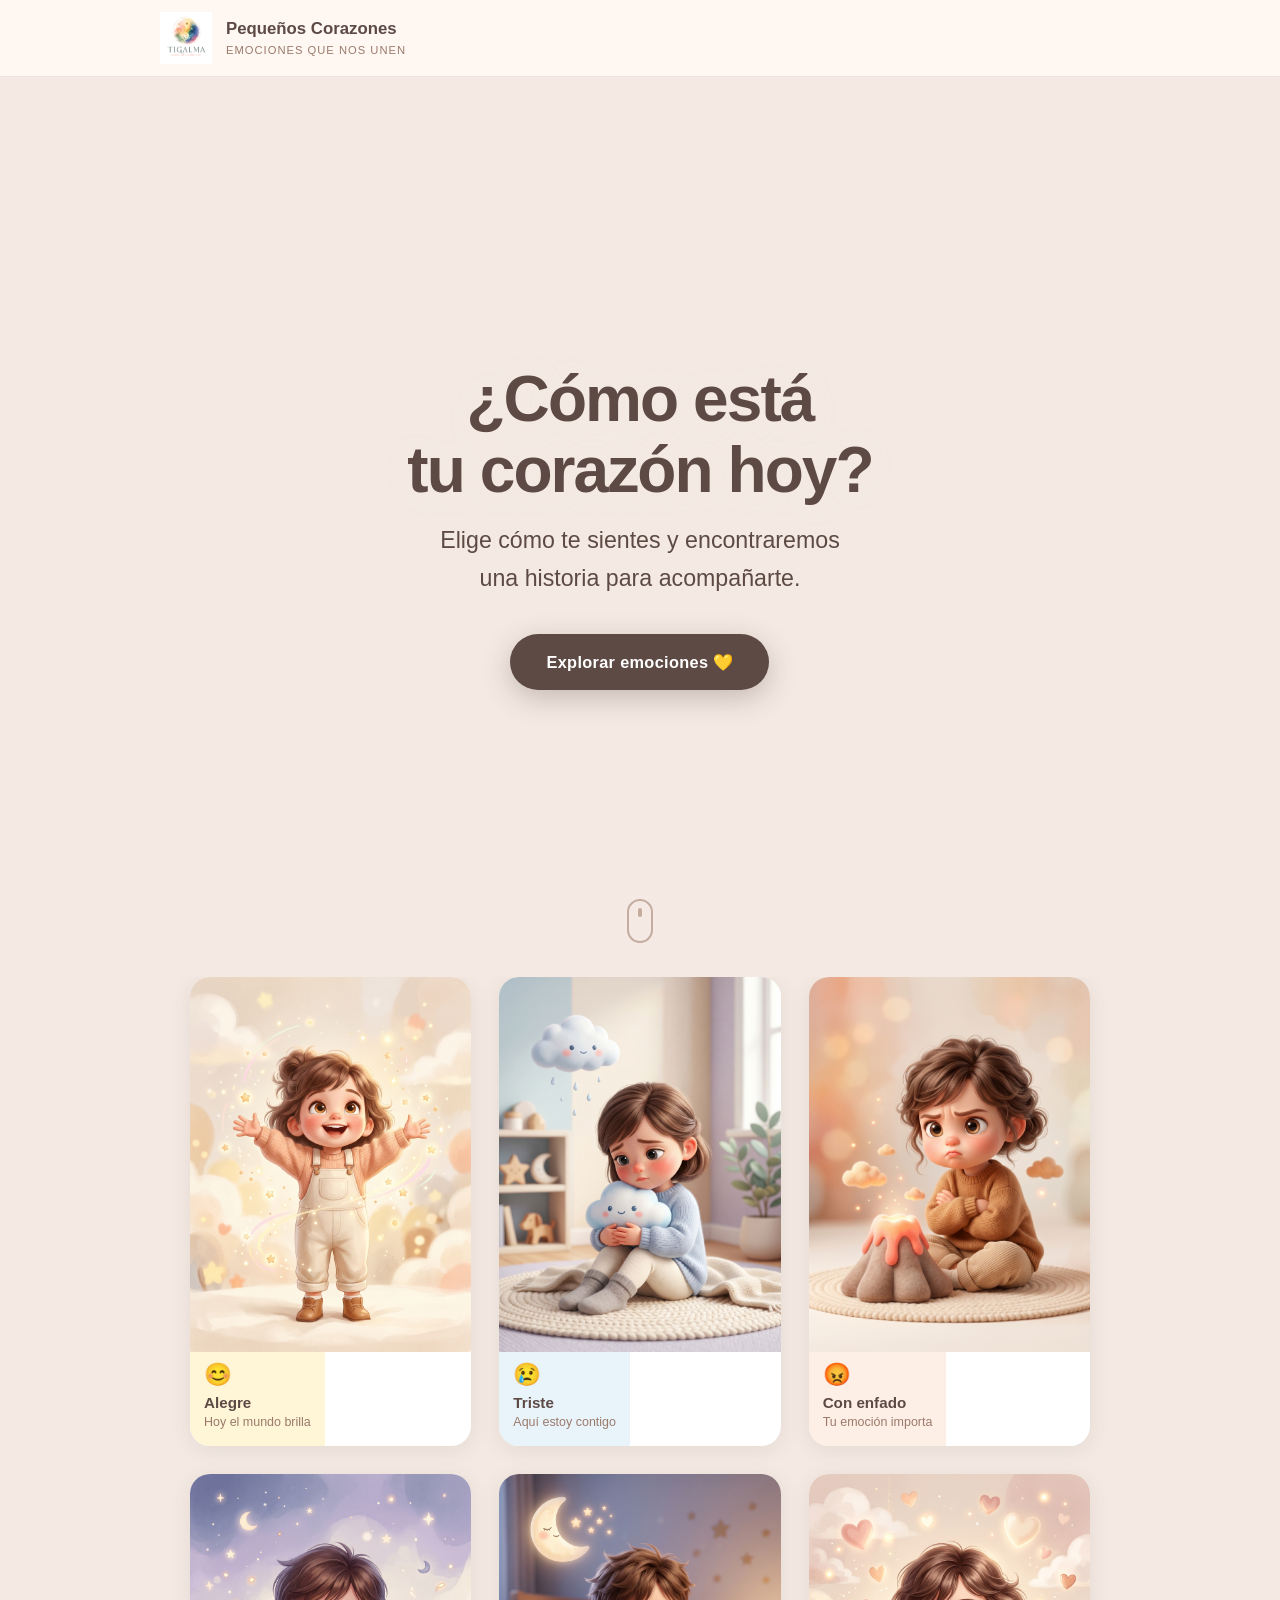
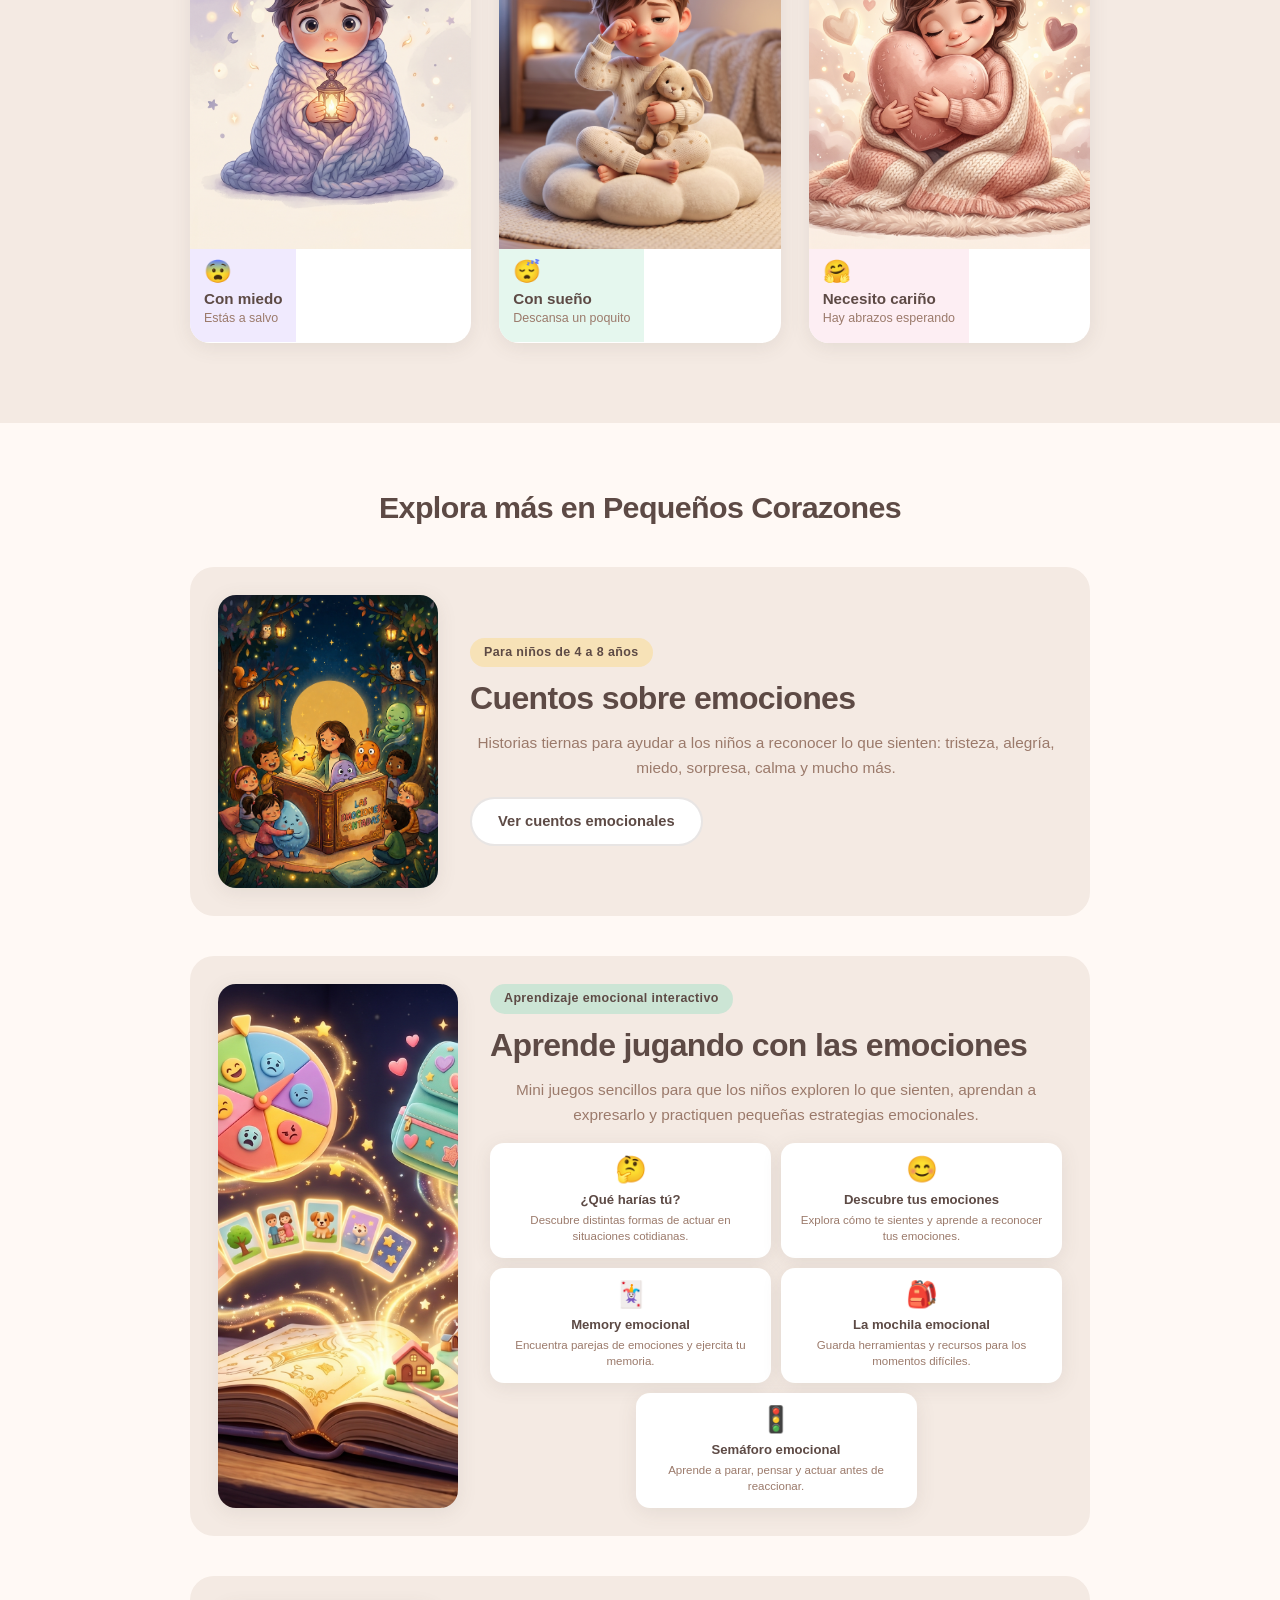
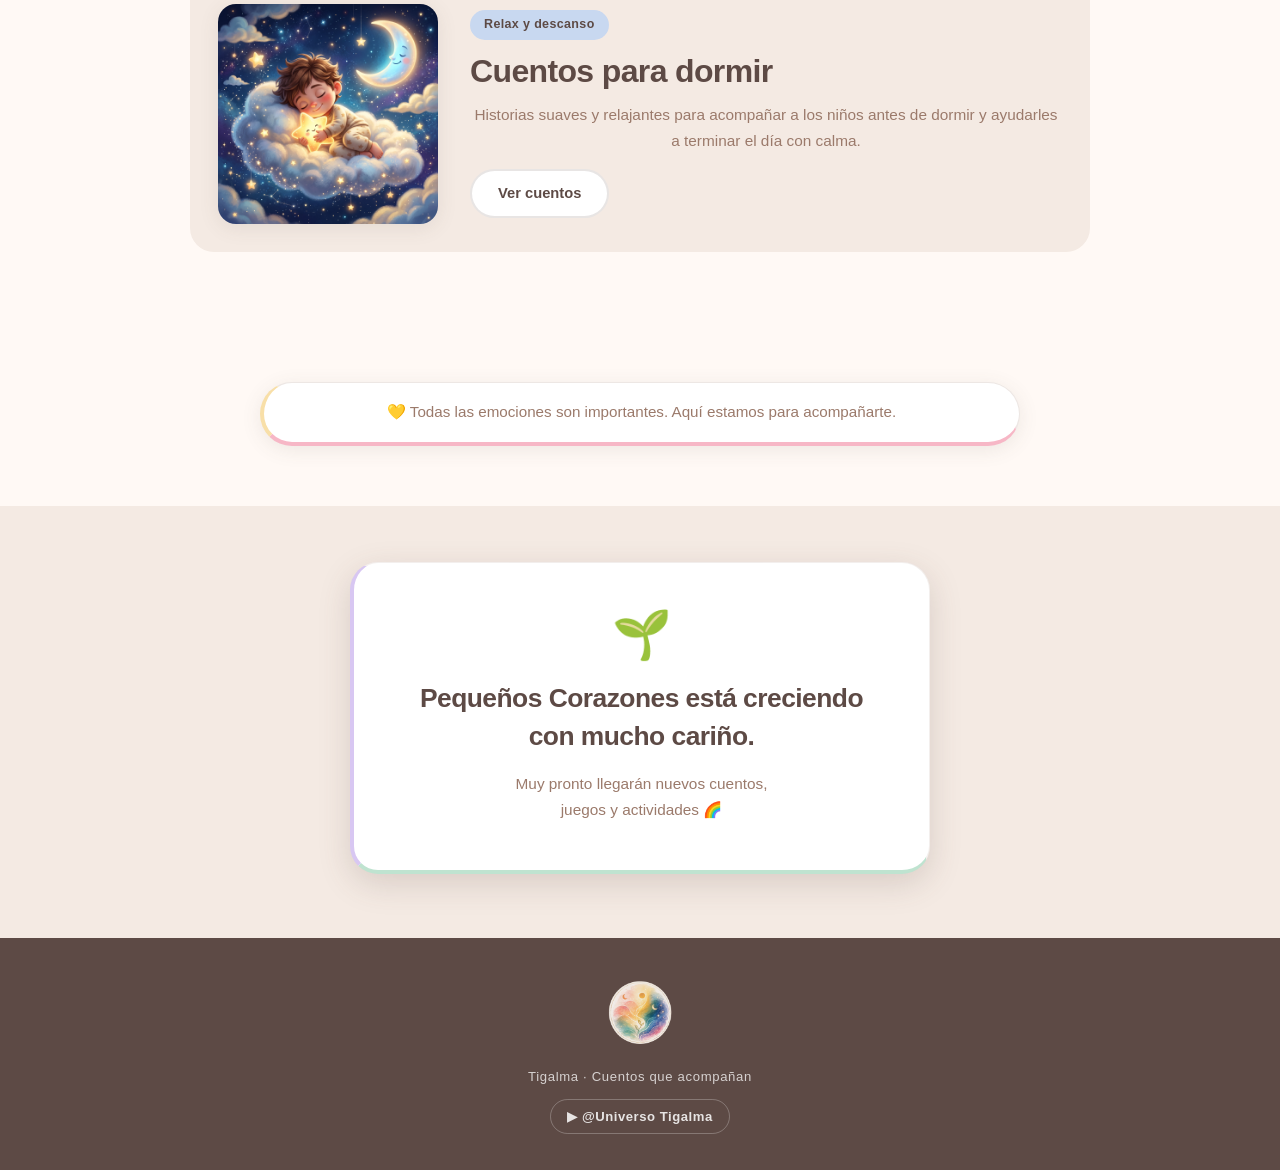
==== index.html @ e5fddae7 "Rediseno completo: hero video, tarjetas destacadas, 5 mini apps emocionales, cuentos para dormir, nu" ====
<!DOCTYPE html>
<html lang="es">
<head>
    <meta charset="UTF-8">
    <meta name="viewport" content="width=device-width, initial-scale=1.0">
    <title>¿Cómo está tu corazón hoy? · Pequeños Corazones</title>

    <link rel="stylesheet" href="style.css">
</head>

<body>

    <!-- ===== CABECERA ===== -->
    <header class="cabecera">

        <div class="cabecera-contenido">

            <img
                src="assets/img/marca/logo-tigalma.png"
                alt="Tigalma – Cuentos que acompañan"
                class="cabecera-logo"
            >

            <div class="cabecera-textos">
                <p class="cabecera-nombre">Pequeños Corazones</p>
                <p class="cabecera-lema">Emociones que nos unen</p>
            </div>

        </div>

    </header>


    <!-- ===== HERO ===== -->
    <section class="hero" id="hero">

        <!-- Vídeo de fondo en bucle -->
        <div class="hero-video-wrap">
            <video
                class="hero-video"
                src="assets/video/video-hero.mp4"
                autoplay
                loop
                muted
                playsinline
                preload="auto"
                aria-hidden="true"
            ></video>
            <div class="hero-overlay"></div>
        </div>

        <!-- Contenido centrado -->
        <div class="hero-contenido">

            <h1>¿Cómo está<br>tu corazón hoy?</h1>

            <p class="hero-sub">
                Elige cómo te sientes y encontraremos<br>
                una historia para acompañarte.
            </p>

            <a href="#tarjetasSeccion" class="hero-cta">
                Explorar emociones 💛
            </a>

        </div>

        <!-- Indicador de scroll -->
        <div class="hero-scroll" aria-hidden="true">
            <span></span>
        </div>

    </section>


    <!-- ===== TARJETAS ===== -->
    <section class="tarjetas-seccion" id="tarjetasSeccion">

        <div class="tarjetas-grid" id="tarjetasGrid">
            <!-- Las tarjetas se generan automáticamente -->
        </div>

    </section>


    <!-- ===== DETALLE ===== -->
    <section
        class="detalle"
        id="detalle"
        hidden
        aria-live="polite"
    >

        <div class="detalle-cuerpo">

            <!-- BOTÓN VOLVER -->
            <button class="btn-volver" id="btnVolver">
                ← Elegir otra emoción
            </button>


            <!-- CABECERA DETALLE -->
            <div class="detalle-top">

                <div class="detalle-imagen-marco">

                    <img
                        id="detalleImg"
                        src=""
                        alt=""
                        class="detalle-img"
                    >

                </div>


                <div class="detalle-mensaje-wrap">

                    <p
                        class="detalle-emocion-nombre"
                        id="detalleNombre"
                    ></p>

                    <p
                        class="detalle-mensaje"
                        id="detalleMensaje"
                    ></p>

                </div>

            </div>


            <!-- GRID BLOQUES -->
            <div class="detalle-grid">

                <div class="bloque">

                    <span class="bloque-emoji">📖</span>

                    <div class="bloque-texto">
                        <h3>Cuento recomendado</h3>
                        <p id="bloqueCuento"></p>
                    </div>

                </div>


                <div class="bloque">

                    <span class="bloque-emoji">🎨</span>

                    <div class="bloque-texto">
                        <h3>Actividad en familia</h3>
                        <p id="bloqueActividad"></p>
                    </div>

                </div>


                <div class="bloque">

                    <span class="bloque-emoji">💬</span>

                    <div class="bloque-texto">
                        <h3>Una pregunta para conversar</h3>
                        <p id="bloquePregunta"></p>
                    </div>

                </div>


                <!-- PAPÁS -->
                <div class="bloque bloque-padres">

                    <span class="bloque-emoji">💛</span>

                    <div class="bloque-texto">
                        <h3>Para papás y mamás</h3>
                        <p id="bloqueConsejo"></p>
                    </div>

                </div>

            </div>


            <!-- BOTONES -->
            <div class="detalle-botones">

                <a
                    id="btnCuento"
                    href="#"
                    target="_blank"
                    rel="noopener"
                    class="btn btn-oscuro"
                >
                    📖 Ver cuento
                </a>


                <a
                    id="btnActividad"
                    href="#actividades"
                    class="btn btn-claro"
                >
                    🎨 Hacer actividad
                </a>

            </div>

        </div>

    </section>


    <!-- ===== EXPLORA MÁS ===== -->
    <section class="extra">

        <h2>Explora más en Pequeños Corazones</h2>

        <!-- TARJETA DESTACADA: Cuentos -->
        <a
            class="tarjeta-destacada"
            href="https://automationfactorystudio.github.io/cuentos-para-cada-emocion/"
            target="_blank"
            rel="noopener"
        >
            <div class="tarjeta-destacada-img">
                <img
                    src="assets/img/secciones/cuentos-sobre-emociones.png"
                    alt="Cuentos sobre emociones"
                >
            </div>

            <div class="tarjeta-destacada-contenido">
                <span class="tarjeta-badge">Para niños de 4 a 8 años</span>
                <h3>Cuentos sobre emociones</h3>
                <p>Historias tiernas para ayudar a los niños a reconocer lo que sienten: tristeza, alegría, miedo, sorpresa, calma y mucho más.</p>
                <span class="tarjeta-btn">Ver cuentos emocionales</span>
            </div>
        </a>


        <!-- TARJETA DESTACADA: Juegos -->
        <div class="tarjeta-destacada tarjeta-destacada--juegos">

            <div class="tarjeta-destacada-img">
                <img
                    src="assets/img/secciones/hero-juegos-emocionales.jpeg"
                    alt="Aprende jugando con las emociones"
                >
            </div>

            <div class="tarjeta-destacada-contenido">

                <span class="tarjeta-badge tarjeta-badge--verde">Aprendizaje emocional interactivo</span>

                <h3>Aprende jugando con las emociones</h3>

                <p>Mini juegos sencillos para que los niños exploren lo que sienten, aprendan a expresarlo y practiquen pequeñas estrategias emocionales.</p>

                <div class="juegos-grid">

                    <a class="juego-card" href="que-harias-tu/" aria-label="¿Qué harías tú?">
                        <span class="juego-icono">🤔</span>
                        <h4>¿Qué harías tú?</h4>
                        <p>Descubre distintas formas de actuar en situaciones cotidianas.</p>
                    </a>

                    <a class="juego-card" href="descubre-tus-emociones/" aria-label="Descubre tus emociones">
                        <span class="juego-icono">😊</span>
                        <h4>Descubre tus emociones</h4>
                        <p>Explora cómo te sientes y aprende a reconocer tus emociones.</p>
                    </a>

                    <a class="juego-card" href="memory-emocional/" aria-label="Memory emocional">
                        <span class="juego-icono">🃏</span>
                        <h4>Memory emocional</h4>
                        <p>Encuentra parejas de emociones y ejercita tu memoria.</p>
                    </a>

                    <a class="juego-card" href="la-mochila-emocional/" aria-label="La mochila emocional">
                        <span class="juego-icono">🎒</span>
                        <h4>La mochila emocional</h4>
                        <p>Guarda herramientas y recursos para los momentos difíciles.</p>
                    </a>

                    <a class="juego-card" href="semaforo-emocional/" aria-label="Semáforo emocional">
                        <span class="juego-icono">🚦</span>
                        <h4>Semáforo emocional</h4>
                        <p>Aprende a parar, pensar y actuar antes de reaccionar.</p>
                    </a>

                </div>

            </div>

        </div>


        <!-- TARJETA DESTACADA: Cuentos para dormir -->
        <a
            class="tarjeta-destacada"
            href="https://www.youtube.com/watch?v=W9XTf7AqIWI"
            target="_blank"
            rel="noopener"
        >
            <div class="tarjeta-destacada-img">
                <img
                    src="assets/img/secciones/cuentos-para-dormir.jpeg"
                    alt="Cuentos para dormir"
                >
            </div>

            <div class="tarjeta-destacada-contenido">
                <span class="tarjeta-badge tarjeta-badge--azul">Relax y descanso</span>
                <h3>Cuentos para dormir</h3>
                <p>Historias suaves y relajantes para acompañar a los niños antes de dormir y ayudarles a terminar el día con calma.</p>
                <span class="tarjeta-btn">Ver cuentos</span>
            </div>
        </a>


    </section>


    <!-- ===== FRASE FINAL ===== -->
    <section class="frase-final">

        <p>
            💛 Todas las emociones son importantes.
            Aquí estamos para acompañarte.
        </p>

    </section>


    <!-- ===== SECCIÓN CRECIENDO ===== -->
    <section class="creciendo">

        <div class="creciendo-tarjeta">

            <p class="creciendo-icono">🌱</p>

            <p class="creciendo-titulo">
                Pequeños Corazones está creciendo<br>con mucho cariño.
            </p>

            <p class="creciendo-sub">
                Muy pronto llegarán nuevos cuentos,<br>
                juegos y actividades 🌈
            </p>

        </div>

    </section>


    <!-- ===== FOOTER ===== -->
    <footer class="pie">

        <img
            src="assets/img/marca/logo-transparente.png"
            alt="Tigalma"
            class="pie-logo"
        >

        <p>Tigalma · Cuentos que acompañan</p>

        <a
            href="https://www.youtube.com/@UniversoTigalma"
            target="_blank"
            rel="noopener"
            class="pie-youtube"
        >
            ▶ @Universo Tigalma
        </a>

    </footer>


    <script src="script.js"></script>

</body>
</html>
---- style.css ----
/* =====================================================
   PEQUEÑOS CORAZONES · Tigalma
   Estilos principales
   ===================================================== */


/* ─────────────────────────────────────────────
   VARIABLES
───────────────────────────────────────────── */

:root {

    --fondo:          #F4EAE3;
    --fondo-claro:    #FFF9F5;

    --marron:         #5D4A45;
    --marron-suave:   #9B7A6B;

    --radio:          20px;

    --sombra:
        0 4px 20px rgba(93, 74, 69, 0.10);

    --sombra-alt:
        0 10px 32px rgba(93, 74, 69, 0.18);

    --dur:            0.35s;
}


/* ─────────────────────────────────────────────
   RESET
───────────────────────────────────────────── */

*,
*::before,
*::after {
    box-sizing: border-box;
    margin: 0;
    padding: 0;
}

html {
    scroll-behavior: smooth;
}

body {

    font-family:
        -apple-system,
        BlinkMacSystemFont,
        'Segoe UI',
        Arial,
        sans-serif;

    background: var(--fondo);

    color: var(--marron);

    line-height: 1.6;

    transition:
        background-color 0.6s ease;

    /* Evita scroll horizontal en cualquier dispositivo */
    overflow-x: hidden;
}

img {
    display: block;
}


/* ─────────────────────────────────────────────
   CABECERA
───────────────────────────────────────────── */

.cabecera {

    position: sticky;
    top: 0;
    z-index: 50;

    background:
        rgba(255, 249, 245, 0.95);

    border-bottom:
        1px solid rgba(155, 122, 107, 0.15);

    padding: 12px 20px;
}

@supports (backdrop-filter: blur(8px)) {

    .cabecera {

        background:
            rgba(255, 249, 245, 0.85);

        backdrop-filter: blur(8px);
    }
}

.cabecera-contenido {

    max-width: 960px;

    margin: 0 auto;

    display: flex;
    align-items: center;
    gap: 14px;
}

.cabecera-logo {

    height: 52px;
    width: auto;
}

.cabecera-nombre {

    font-size: 1.05rem;
    font-weight: 700;

    color: var(--marron);
}

.cabecera-lema {

    font-size: 0.70rem;

    letter-spacing: 0.09em;

    text-transform: uppercase;

    color: var(--marron-suave);
}


/* ─────────────────────────────────────────────
   HERO CON VÍDEO
───────────────────────────────────────────── */

.hero {

    position: relative;

    height: 100vh;
    min-height: 560px;
    max-height: 960px;

    display: flex;
    flex-direction: column;
    align-items: center;
    justify-content: center;

    overflow: hidden;

    text-align: center;

    padding: 0 20px;
}


/* VÍDEO */

.hero-video-wrap {

    position: absolute;
    inset: 0;
    z-index: 0;
}

.hero-video {

    width: 100%;
    height: 100%;

    object-fit: cover;

    display: block;
}

.hero-overlay {

    position: absolute;
    inset: 0;

    background: linear-gradient(
        to bottom,
        rgba(244, 234, 227, 0.35) 0%,
        rgba(244, 234, 227, 0.55) 45%,
        rgba(244, 234, 227, 0.92) 100%
    );
}


/* CONTENIDO */

.hero-contenido {

    position: relative;
    z-index: 2;

    max-width: 660px;
}

.hero-etiqueta {

    display: inline-block;

    font-size: 0.78rem;
    font-weight: 700;
    letter-spacing: 0.12em;
    text-transform: uppercase;

    color: var(--marron-suave);

    background: rgba(255, 255, 255, 0.72);
    backdrop-filter: blur(6px);

    border: 1px solid rgba(155, 122, 107, 0.22);
    border-radius: 999px;

    padding: 6px 20px;

    margin-bottom: 22px;
}

.hero h1 {

    font-size: clamp(2.2rem, 7vw, 4rem);

    font-weight: 800;

    letter-spacing: -0.03em;

    line-height: 1.1;

    color: var(--marron);

    margin-bottom: 16px;

    text-shadow: 0 2px 24px rgba(244, 234, 227, 0.9);
}

.hero-sub {

    font-size: clamp(1.15rem, 2.8vw, 1.45rem);

    color: var(--marron);

    line-height: 1.65;

    margin-bottom: 36px;

    text-shadow: 0 1px 10px rgba(244, 234, 227, 0.95);
}

.hero-cta {

    display: inline-flex;
    align-items: center;
    gap: 8px;

    background: var(--marron);
    color: white;

    text-decoration: none;

    padding: 15px 36px;

    border-radius: 999px;

    font-size: 1.02rem;
    font-weight: 700;
    letter-spacing: 0.02em;
    font-family: inherit;

    transition: all var(--dur) ease;

    box-shadow:
        0 8px 28px rgba(93, 74, 69, 0.30);
}

.hero-cta:hover {

    background: #3d2e2a;

    transform: translateY(-3px);

    box-shadow:
        0 14px 38px rgba(93, 74, 69, 0.40);
}


/* INDICADOR DE SCROLL */

.hero-scroll {

    position: absolute;
    bottom: 34px;
    left: 50%;
    transform: translateX(-50%);

    z-index: 2;

    opacity: 0.55;
}

.hero-scroll span {

    display: block;

    width: 26px;
    height: 44px;

    border: 2px solid var(--marron-suave);
    border-radius: 999px;

    position: relative;
}

.hero-scroll span::after {

    content: '';

    width: 4px;
    height: 9px;

    background: var(--marron-suave);
    border-radius: 999px;

    position: absolute;
    top: 7px;
    left: 50%;
    transform: translateX(-50%);

    animation: scrollBall 2.2s ease-in-out infinite;
}

@keyframes scrollBall {
    0%   { transform: translateX(-50%) translateY(0);    opacity: 1; }
    80%  { transform: translateX(-50%) translateY(18px); opacity: 0; }
    100% { transform: translateX(-50%) translateY(0);    opacity: 0; }
}

@media (prefers-reduced-motion: reduce) {

    .hero-scroll span::after {
        animation: none;
    }
}


/* ─────────────────────────────────────────────
   TARJETAS
───────────────────────────────────────────── */

.tarjetas-seccion {

    padding: 0 16px 64px;
}

.tarjetas-grid {

    display: grid;

    grid-template-columns:
        repeat(2, 1fr);

    gap: 14px;

    max-width: 900px;

    margin: 0 auto;
}


/* TABLET */

@media (min-width: 580px) {

    .tarjetas-grid {

        grid-template-columns:
            repeat(3, 1fr);

        gap: 22px;
    }

    .tarjetas-seccion {

        padding: 0 24px 80px;
    }
}


/* DESKTOP */

@media (min-width: 900px) {

    .tarjetas-grid {
        gap: 28px;
    }
}


/* TARJETA */

.tarjeta {

    background: white;

    border-radius: var(--radio);

    overflow: hidden;

    cursor: pointer;

    box-shadow: var(--sombra);

    border: none;

    text-align: left;

    display: flex;

    flex-direction: column;

    transition:
        transform var(--dur) ease,
        box-shadow var(--dur) ease;
}

.tarjeta:hover {

    transform:
        translateY(-6px)
        scale(1.01);

    box-shadow: var(--sombra-alt);
}

.tarjeta:focus-visible {

    outline:
        3px solid var(--marron-suave);

    outline-offset: 3px;
}


/* IMAGEN */

.tarjeta-img-wrap {

    aspect-ratio: 3 / 4;

    overflow: hidden;
}

.tarjeta-img {

    width: 100%;
    height: 100%;

    object-fit: cover;

    object-position: center top;

    transition:
        transform 0.6s ease;
}

.tarjeta:hover .tarjeta-img {

    transform: scale(1.05);
}


/* PIE */

.tarjeta-pie {

    padding: 12px 14px 16px;

    display: flex;

    flex-direction: column;

    gap: 3px;
}

.tarjeta-emoji {

    font-size: 1.4rem;

    line-height: 1;

    margin-bottom: 4px;
}

.tarjeta-nombre {

    font-size: 0.95rem;

    font-weight: 700;

    color: var(--marron);
}

.tarjeta-frase {

    font-size: 0.78rem;

    color: var(--marron-suave);

    line-height: 1.3;
}


/* ─────────────────────────────────────────────
   DETALLE
───────────────────────────────────────────── */

.detalle {

    padding: 32px 16px 64px;

    transition:
        background-color 0.5s ease;

    animation:
        aparecer 0.4s ease both;
}


/* ANIMACIÓN */

@keyframes aparecer {

    from {

        opacity: 0;

        transform:
            translateY(18px);
    }

    to {

        opacity: 1;

        transform:
            translateY(0);
    }
}

.detalle-cuerpo {

    max-width: 900px;

    margin: 0 auto;
}


/* BOTÓN VOLVER */

.btn-volver {

    background: none;

    border:
        2px solid var(--marron-suave);

    color: var(--marron-suave);

    border-radius: 30px;

    padding: 8px 20px;

    font-size: 0.88rem;

    cursor: pointer;

    transition: all var(--dur) ease;

    margin-bottom: 28px;

    display: inline-block;

    font-family: inherit;
}

.btn-volver:hover {

    background: var(--marron-suave);

    color: white;
}


/* CABECERA DETALLE */

.detalle-top {

    display: flex;

    align-items: flex-start;

    gap: 28px;

    margin-bottom: 32px;

    flex-wrap: wrap;
}

.detalle-imagen-marco {

    width: 200px;

    min-width: 150px;

    border-radius: var(--radio);

    overflow: hidden;

    box-shadow: var(--sombra-alt);

    flex-shrink: 0;
}

.detalle-img {

    width: 100%;

    height: auto;
}

.detalle-mensaje-wrap {

    flex: 1;

    min-width: 180px;

    display: flex;

    flex-direction: column;

    justify-content: center;

    gap: 10px;

    padding: 8px 0;
}

.detalle-emocion-nombre {

    font-size: 0.78rem;

    letter-spacing: 0.09em;

    text-transform: uppercase;

    color: var(--marron-suave);
}

.detalle-mensaje {

    font-size:
        clamp(1.4rem, 4vw, 2.2rem);

    font-weight: 800;

    color: var(--marron);

    line-height: 1.25;

    letter-spacing: -0.02em;
}


/* GRID */

.detalle-grid {

    display: grid;

    grid-template-columns: 1fr;

    gap: 14px;

    margin-bottom: 32px;
}

@media (min-width: 580px) {

    .detalle-grid {

        grid-template-columns:
            1fr 1fr;
    }
}


/* BLOQUES */

.bloque {

    background: white;

    border-radius: var(--radio);

    padding: 20px;

    box-shadow: var(--sombra);

    display: flex;

    gap: 14px;

    align-items: flex-start;
}

.bloque-padres {

    grid-column: 1 / -1;

    background: var(--fondo);
}

.bloque-emoji {

    font-size: 1.8rem;

    flex-shrink: 0;

    line-height: 1;

    margin-top: 2px;
}

.bloque-texto h3 {

    font-size: 0.72rem;

    text-transform: uppercase;

    letter-spacing: 0.08em;

    color: var(--marron-suave);

    margin-bottom: 6px;
}

.bloque-texto p {

    font-size: 0.96rem;

    color: var(--marron);

    line-height: 1.55;
}


/* BOTONES */

.detalle-botones {

    display: flex;

    gap: 12px;

    flex-wrap: wrap;
}

.btn {

    padding: 11px 24px;

    border-radius: 30px;

    font-size: 0.92rem;

    font-weight: 600;

    text-decoration: none;

    cursor: pointer;

    border: none;

    transition: all var(--dur) ease;

    display: inline-flex;

    align-items: center;

    gap: 6px;

    font-family: inherit;
}

.btn-oscuro {

    background: var(--marron);

    color: white;
}

.btn-oscuro:hover {

    background: #3d2e2a;

    transform: translateY(-2px);
}

.btn-claro {

    background: white;

    color: var(--marron);

    border:
        2px solid rgba(93, 74, 69, 0.28);
}

.btn-claro:hover {

    background: var(--fondo);

    transform: translateY(-2px);
}


/* ─────────────────────────────────────────────
   TARJETA DESTACADA
───────────────────────────────────────────── */

.tarjeta-destacada {

    display: flex;
    align-items: center;
    gap: 32px;

    max-width: 900px;
    margin: 0 auto 40px;

    background: var(--fondo);
    border-radius: 24px;
    padding: 28px;

    text-decoration: none;
    color: inherit;

    transition:
        transform var(--dur) ease,
        box-shadow var(--dur) ease;
}

.tarjeta-destacada:hover {

    transform: translateY(-4px);

    box-shadow: var(--sombra-alt);
}

.tarjeta-destacada-img {

    width: 220px;
    flex-shrink: 0;

    border-radius: 18px;
    overflow: hidden;

    box-shadow: var(--sombra);
}

.tarjeta-destacada-img img {

    width: 100%;
    height: auto;
    display: block;
}

.tarjeta-destacada-contenido {

    flex: 1;

    display: flex;
    flex-direction: column;
    align-items: flex-start;
    gap: 12px;
}

.tarjeta-badge {

    display: inline-block;

    background: rgba(248, 223, 168, 0.75);
    color: var(--marron);

    font-size: 0.78rem;
    font-weight: 700;
    letter-spacing: 0.03em;

    padding: 5px 14px;
    border-radius: 999px;
}

.tarjeta-destacada-contenido h3 {

    font-size: clamp(1.5rem, 3vw, 2rem);
    font-weight: 800;
    letter-spacing: -0.02em;
    line-height: 1.2;

    color: var(--marron);

    margin: 0;
}

.tarjeta-destacada-contenido p {

    font-size: 0.96rem;
    line-height: 1.65;

    color: var(--marron-suave);

    margin: 0;
}

.tarjeta-btn {

    display: inline-block;

    background: white;
    color: var(--marron);

    font-size: 0.92rem;
    font-weight: 700;

    padding: 11px 26px;
    border-radius: 999px;

    border: 2px solid rgba(93, 74, 69, 0.14);

    transition: all var(--dur) ease;

    margin-top: 4px;
}

.tarjeta-destacada:hover .tarjeta-btn {

    background: var(--marron);
    color: white;
    border-color: var(--marron);
}

@media (max-width: 580px) {

    .tarjeta-destacada {

        flex-direction: column;
        padding: 20px;
        gap: 20px;
    }

    .tarjeta-destacada-img {

        width: 100%;
    }
}


/* ─────────────────────────────────────────────
   TARJETA JUEGOS (modificador)
───────────────────────────────────────────── */

.tarjeta-destacada--juegos {

    align-items: flex-start;

    /* Entrada animada */
    animation: aparecerSuave 0.6s ease both;
}

.tarjeta-destacada--juegos .tarjeta-destacada-img {

    align-self: stretch;

    width: 240px;
}

.tarjeta-destacada--juegos .tarjeta-destacada-img img {

    width: 100%;
    height: 100%;

    object-fit: cover;
    object-position: center top;
}

@media (max-width: 580px) {

    .tarjeta-destacada--juegos .tarjeta-destacada-img {

        width: 100%;
        height: 240px;
        align-self: auto;
    }
}


/* Badge variante verde */

.tarjeta-badge--verde {

    background: rgba(191, 227, 208, 0.75);
}


/* Badge variante azul */

.tarjeta-badge--azul {

    background: rgba(186, 210, 245, 0.75);
}


/* Grid de mini juegos */

.juegos-grid {

    display: grid;

    grid-template-columns: repeat(2, 1fr);

    gap: 10px;

    width: 100%;

    margin-top: 4px;
}


/* TARJETA MINI JUEGO */

.juego-card {

    background: white;

    border-radius: 14px;

    padding: 14px 12px;

    text-decoration: none;
    color: inherit;

    display: flex;
    flex-direction: column;
    gap: 4px;

    box-shadow: var(--sombra);

    transition:
        transform 0.3s ease,
        box-shadow 0.3s ease;
}

.juego-card:hover {

    transform: translateY(-3px) scale(1.02);

    box-shadow: var(--sombra-alt);
}

.juego-card:focus-visible {

    outline: 3px solid var(--marron-suave);
    outline-offset: 3px;
}

.juego-icono {

    font-size: 1.6rem;
    line-height: 1;

    margin-bottom: 4px;
}

.juego-card h4 {

    font-size: 0.82rem;
    font-weight: 700;

    color: var(--marron);

    line-height: 1.3;
}

.juego-card p {

    font-size: 0.72rem;

    color: var(--marron-suave);

    line-height: 1.4;

    margin: 0;
}

/* 5ª tarjeta: centrada en su fila */

.juego-card:nth-child(5) {

    grid-column: 1 / -1;

    max-width: calc(50% - 5px);

    justify-self: center;
}

@media (max-width: 580px) {

    .juego-card:nth-child(5) {

        grid-column: auto;
        max-width: 100%;
        justify-self: auto;
    }
}


/* ─────────────────────────────────────────────
   EXPLORA MÁS
───────────────────────────────────────────── */

.extra {

    background: var(--fondo-claro);

    padding: 60px 20px 70px;

    text-align: center;

    /* Contiene cualquier desbordamiento interno */
    overflow: hidden;
}

.extra h2 {

    font-size:
        clamp(1.3rem, 3vw, 1.9rem);

    font-weight: 700;

    letter-spacing: -0.02em;

    margin-bottom: 36px;

    color: var(--marron);
}

.extra-grid {

    display: grid;

    /* Móvil pequeño: 1 columna — las tarjetas tienen espacio para el badge */
    grid-template-columns: 1fr;

    gap: 14px;

    max-width: 900px;

    margin: 0 auto;
}

/* Móvil grande: 2 columnas */
@media (min-width: 480px) {

    .extra-grid {

        grid-template-columns:
            repeat(2, 1fr);
    }
}

/* Tablet: 3 columnas */
@media (min-width: 640px) {

    .extra-grid {

        grid-template-columns:
            repeat(3, 1fr);

        gap: 16px;
    }
}

/* Escritorio: 5 columnas */
@media (min-width: 900px) {

    .extra-grid {

        grid-template-columns:
            repeat(5, 1fr);

        gap: 16px;
    }
}


/* TARJETAS EXTRA */

.extra-tarjeta {

    display: block;

    background: var(--col, #F8DFA8);

    border-radius: var(--radio);

    padding: 24px 16px;

    text-align: center;

    transition:
        transform var(--dur) ease,
        box-shadow var(--dur) ease;

    cursor: pointer;

    text-decoration: none;

    color: inherit;
}

.extra-tarjeta:hover {

    transform: translateY(-4px);

    box-shadow: var(--sombra);
}

.extra-tarjeta > span {

    font-size: 2.2rem;

    display: block;

    margin-bottom: 10px;

    line-height: 1;
}

.extra-tarjeta h3 {

    font-size: 0.88rem;

    font-weight: 700;

    color: var(--marron);

    margin-bottom: 6px;

    line-height: 1.3;
}

.extra-tarjeta p {

    font-size: 0.78rem;

    color: var(--marron-suave);

    line-height: 1.4;
}


/* ─────────────────────────────────────────────
   FRASE FINAL
───────────────────────────────────────────── */

.frase-final {

    background: var(--fondo-claro);

    padding: 20px 20px 60px;
}

.frase-final p {

    max-width: 760px;

    margin: 0 auto;

    background: white;

    border-radius: 999px;

    padding: 18px 32px;

    text-align: center;

    color: var(--marron-suave);

    box-shadow: var(--sombra);

    line-height: 1.5;

    font-size: 0.95rem;

    /* Borde asimétrico: más grueso abajo e izquierda */
    border-top:    1.5px solid rgba(155, 122, 107, 0.18);
    border-right:  1.5px solid rgba(155, 122, 107, 0.18);
    border-bottom: 4px   solid #F7B7C6;
    border-left:   4px   solid #F8DFA8;

    transition:
        transform 0.3s ease,
        box-shadow 0.3s ease;

    cursor: default;
}

.frase-final p:hover {

    transform: translateY(-3px);

    box-shadow:
        0 8px 28px rgba(93, 74, 69, 0.15);
}


/* ─────────────────────────────────────────────
   FOOTER
───────────────────────────────────────────── */

.pie {

    background: var(--marron);

    color:
        rgba(255, 255, 255, 0.75);

    text-align: center;

    padding: 36px 20px;

    display: flex;

    flex-direction: column;

    align-items: center;

    gap: 12px;
}

.pie-logo {

    height: 80px;

    width: auto;

    /* Sin filtro: el icono conserva sus colores originales */
    opacity: 0.92;
}

.pie p {

    font-size: 0.82rem;

    letter-spacing: 0.05em;
}

.pie-youtube {

    display: inline-flex;

    align-items: center;

    gap: 6px;

    color: rgba(255, 255, 255, 0.85);

    text-decoration: none;

    font-size: 0.82rem;

    font-weight: 600;

    letter-spacing: 0.04em;

    border: 1px solid rgba(255, 255, 255, 0.25);

    padding: 6px 16px;

    border-radius: 999px;

    transition: background 0.2s, color 0.2s;
}

.pie-youtube:hover {

    background: rgba(255, 255, 255, 0.12);

    color: #fff;
}


/* ─────────────────────────────────────────────
   ANIMACIONES GENERALES
───────────────────────────────────────────── */

/* Flotación suave para elementos "próximamente" */
@keyframes flotar {
    0%, 100% { transform: translateY(0px); }
    50%       { transform: translateY(-6px); }
}

/* Aparición suave con desplazamiento */
@keyframes aparecerSuave {
    from {
        opacity: 0;
        transform: translateY(20px);
    }
    to {
        opacity: 1;
        transform: translateY(0);
    }
}


/* ─────────────────────────────────────────────
   BADGE "PRÓXIMAMENTE"
───────────────────────────────────────────── */

.badge-proximo {

    /*
     * display:table es la forma más fiable en todos los navegadores
     * de hacer que un elemento se encoja a su contenido y se centre.
     * Funciona desde CSS2, sin necesidad de fit-content ni flex.
     */
    display: table;
    margin: 14px auto 0;

    padding: 6px 18px;

    border-radius: 999px;

    background: rgba(255, 255, 255, 0.68);

    border: 1.5px solid rgba(155, 122, 107, 0.25);

    font-size: 0.73rem;

    font-weight: 700;

    color: var(--marron-suave);

    letter-spacing: 0.04em;

    text-align: center;

    /* Flotación suave */
    animation: flotar 3.2s ease-in-out infinite;
}

/* Detener la flotación si el usuario prefiere movimiento reducido */
@media (prefers-reduced-motion: reduce) {

    .badge-proximo {
        animation: none;
    }
}


/* ─────────────────────────────────────────────
   TARJETAS "PRÓXIMAMENTE"
   (añade clase .proximo a .extra-tarjeta)
───────────────────────────────────────────── */

/* Las tarjetas próximamente son bloques normales.
   El badge es inline-block y se centra solo con
   el text-align: center que hereda del padre .extra */

.extra-tarjeta.proximo:hover .badge-proximo {

    /* Al hacer hover en la tarjeta, el badge flota más rápido */
    animation-duration: 1.8s;
}


/* ─────────────────────────────────────────────
   BADGE "YA DISPONIBLE"
───────────────────────────────────────────── */

.badge-activo {

    display: table;
    margin: 10px auto 0;

    padding: 4px 12px;

    border-radius: 999px;

    background: rgba(93, 74, 69, 0.88);
    color: white;

    font-size: 0.65rem;
    font-weight: 700;
    letter-spacing: 0.04em;

    text-align: center;

    transition: background var(--dur) ease;
}

.extra-tarjeta:hover .badge-activo {

    background: var(--marron);
}


/* ─────────────────────────────────────────────
   SECCIÓN "CRECIENDO"
───────────────────────────────────────────── */

.creciendo {

    background: var(--fondo);

    padding: 56px 20px 64px;

    text-align: center;

    /* Aparece con fade-in al cargar la página */
    animation: aparecerSuave 1s ease both;
}

.creciendo-tarjeta {

    max-width: 580px;

    margin: 0 auto;

    background: white;

    border-radius: 28px;

    padding: 48px 36px;

    box-shadow: var(--sombra-alt);

    /* Borde asimétrico igual que la frase-final, para coherencia visual */
    border-top:    1.5px solid rgba(155, 122, 107, 0.12);
    border-right:  1.5px solid rgba(155, 122, 107, 0.12);
    border-bottom: 4px   solid #BFE3D0;
    border-left:   4px   solid #D8C7F2;
}

.creciendo-icono {

    font-size: 3rem;

    line-height: 1;

    margin-bottom: 20px;

    /* El icono flota suavemente */
    display: block;

    animation: flotar 4s ease-in-out infinite;
}

@media (prefers-reduced-motion: reduce) {

    .creciendo-icono {
        animation: none;
    }
}

.creciendo-titulo {

    font-size: clamp(1.2rem, 3vw, 1.65rem);

    font-weight: 800;

    color: var(--marron);

    line-height: 1.45;

    margin-bottom: 16px;

    letter-spacing: -0.02em;
}

.creciendo-sub {

    font-size: 0.96rem;

    color: var(--marron-suave);

    line-height: 1.65;
}
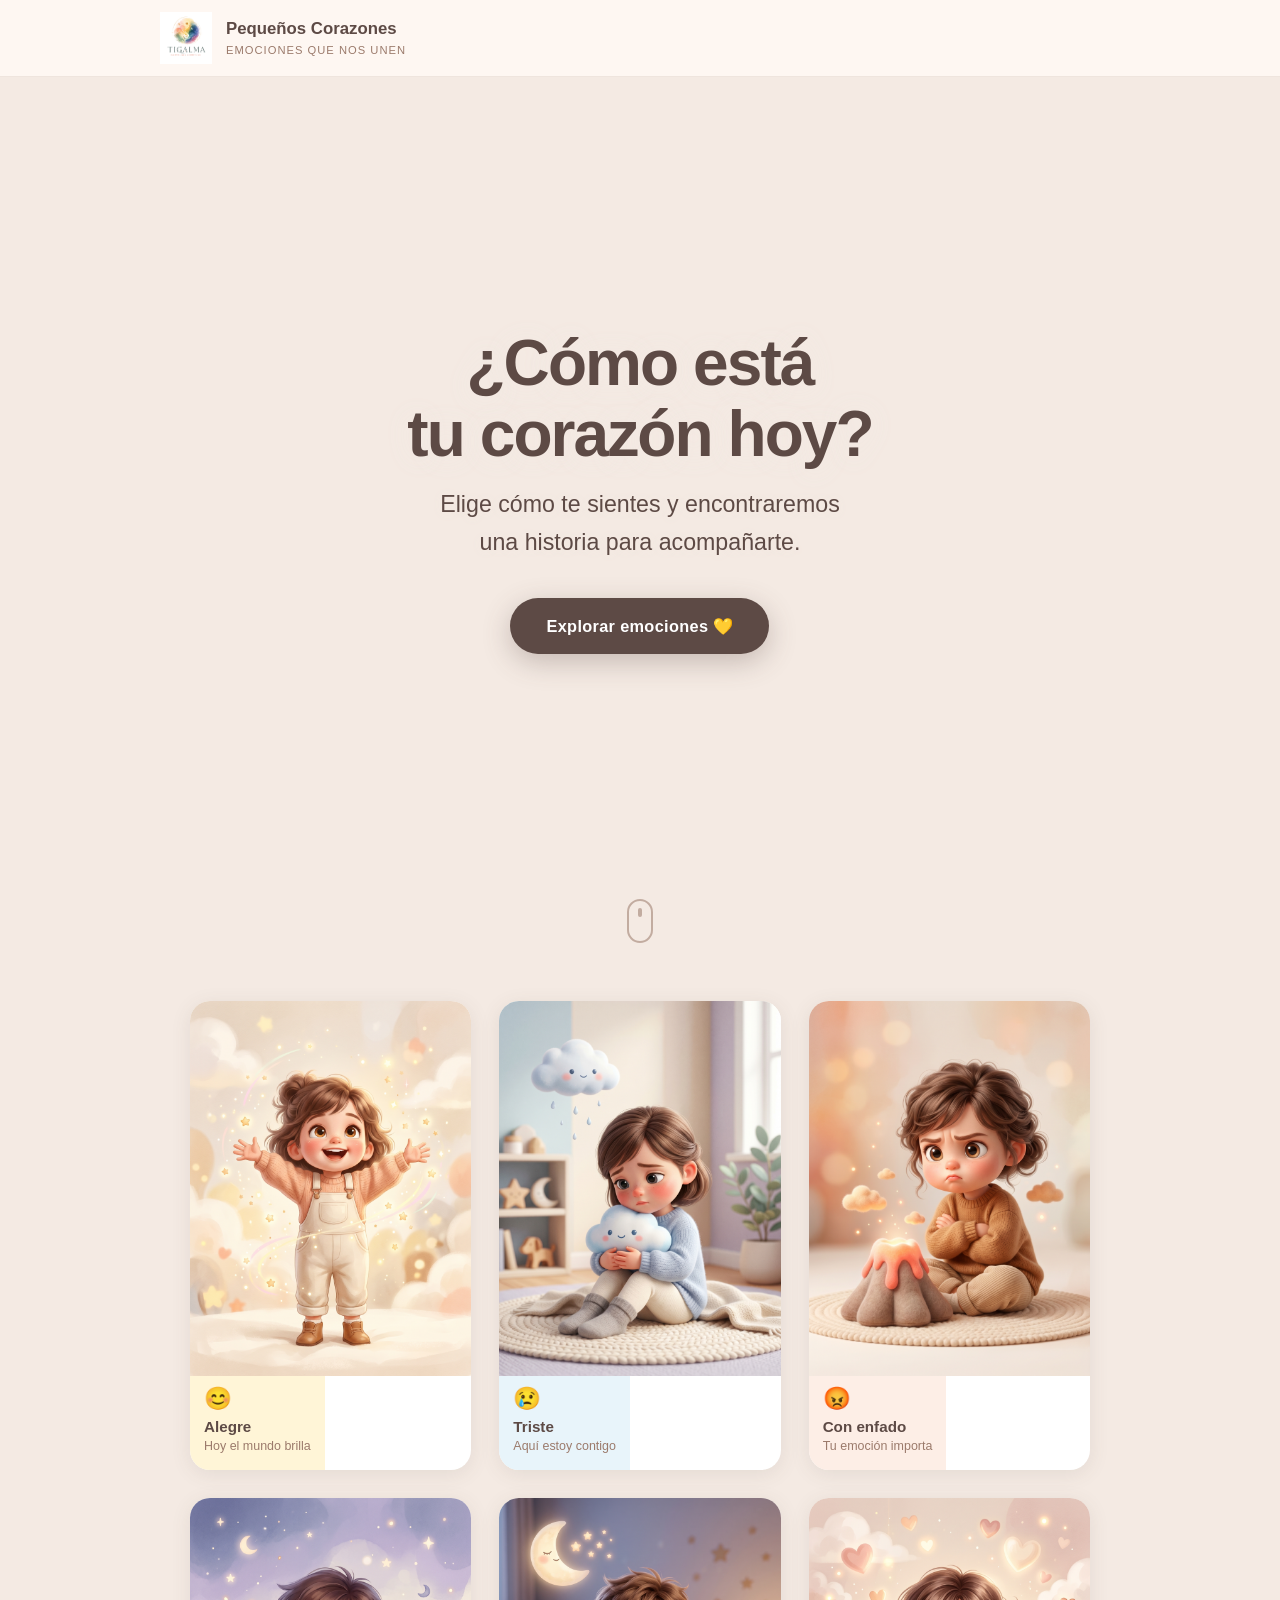
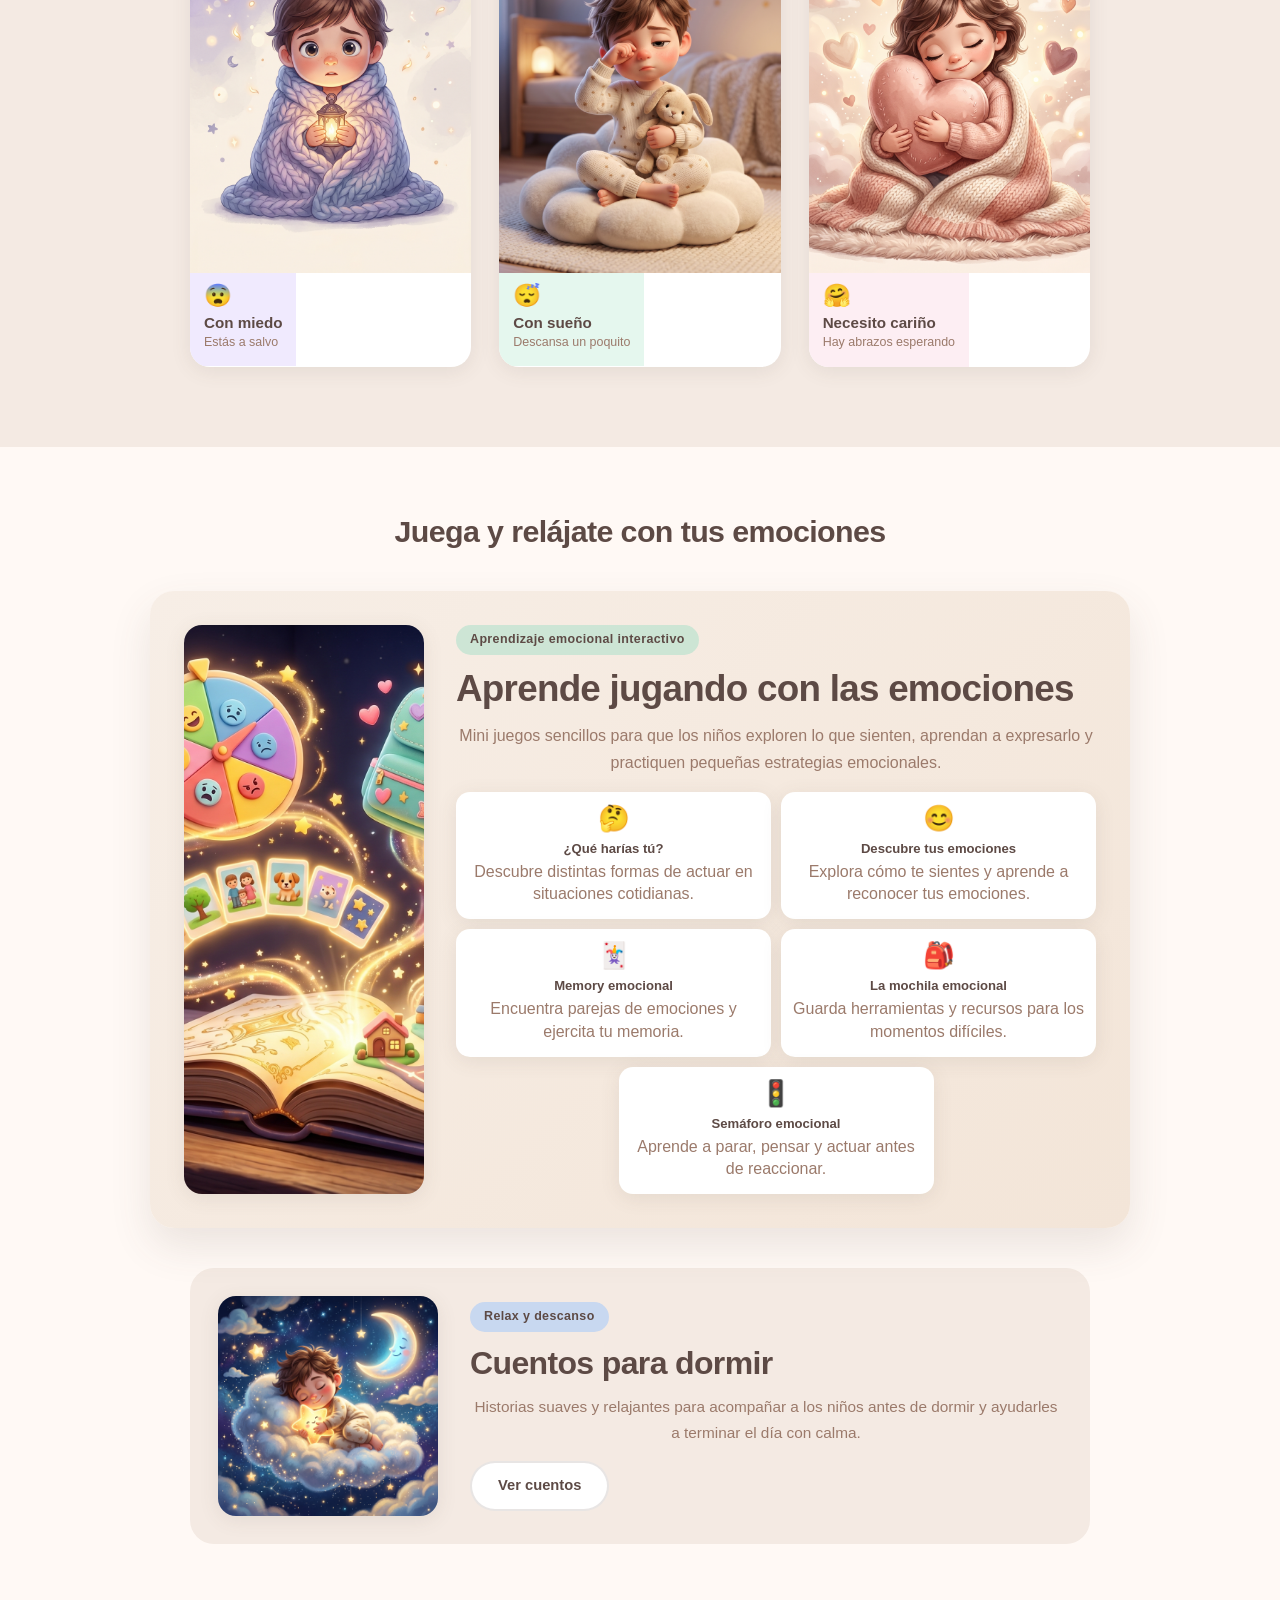
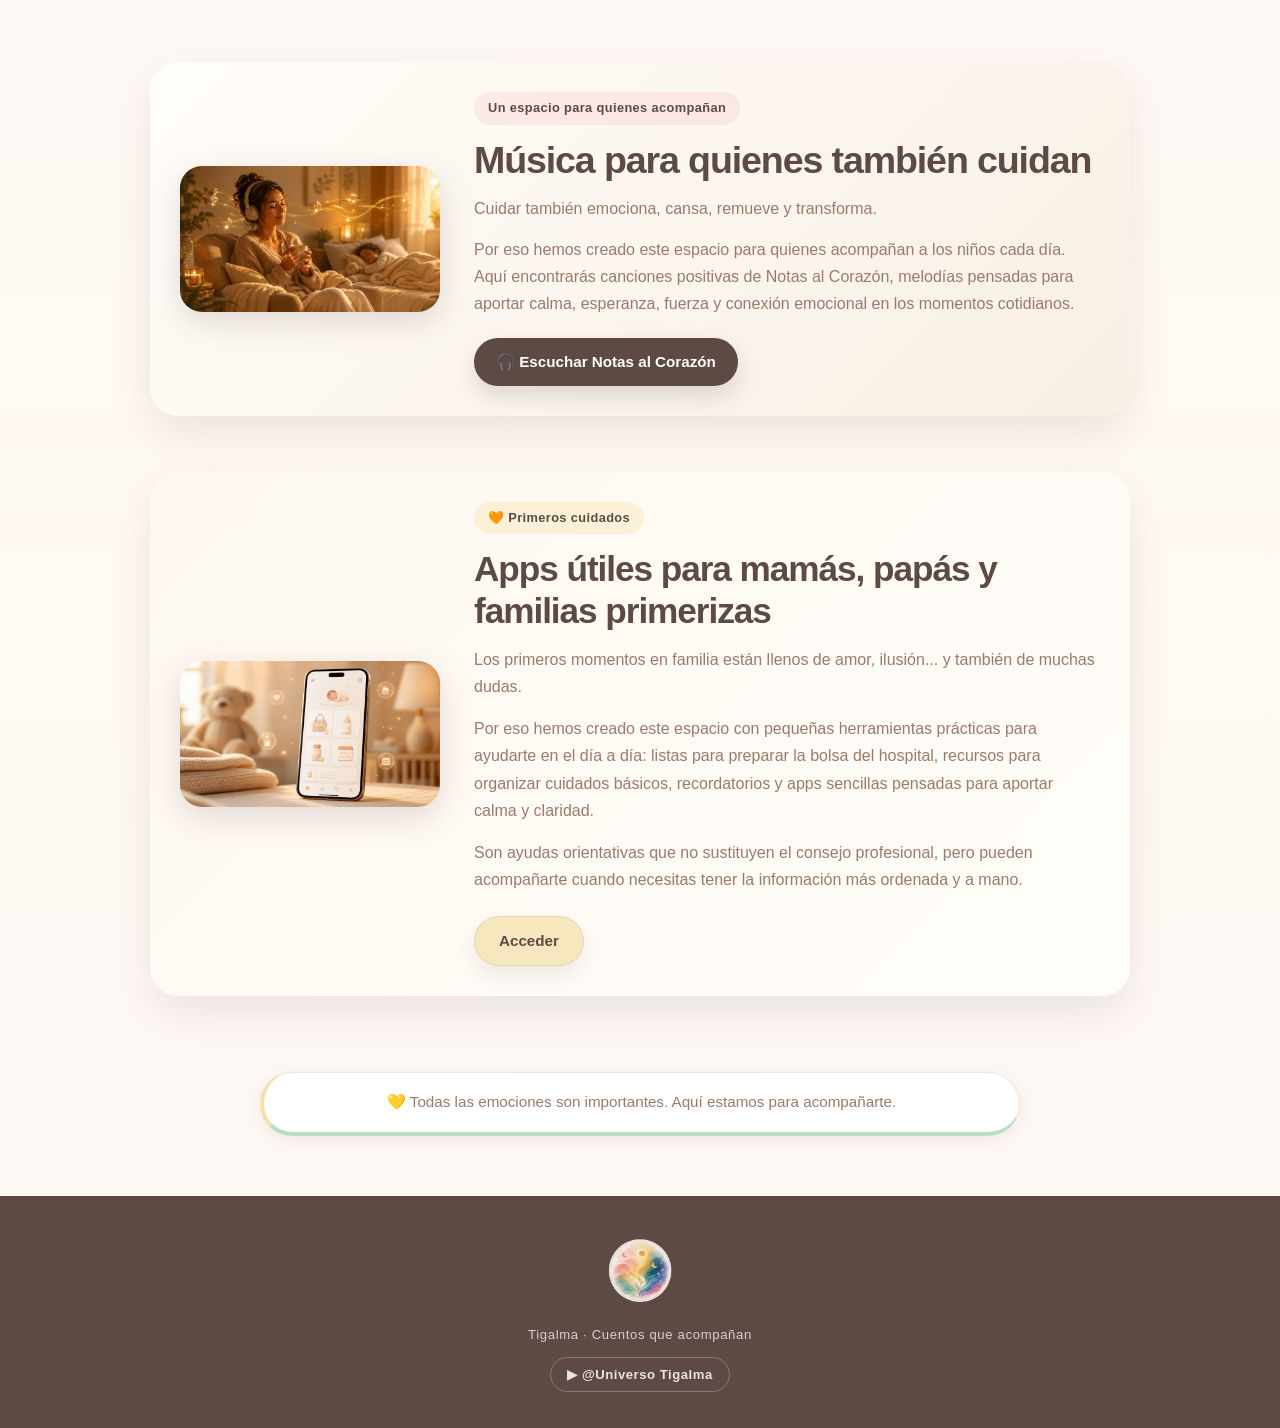
==== commit b1f72c85: "Actualiza landing y reorganiza recursos" ====
--- a/index.html
+++ b/index.html
@@ -141,6 +141,15 @@
                     <div class="bloque-texto">
                         <h3>Cuento recomendado</h3>
                         <p id="bloqueCuento"></p>
+                        <a
+                            id="bloqueCuentoLink"
+                            href="#"
+                            target="_blank"
+                            rel="noopener"
+                            class="bloque-enlace"
+                        >
+                            Ver cuento
+                        </a>
                     </div>
 
                 </div>
@@ -185,29 +194,6 @@
             </div>
 
 
-            <!-- BOTONES -->
-            <div class="detalle-botones">
-
-                <a
-                    id="btnCuento"
-                    href="#"
-                    target="_blank"
-                    rel="noopener"
-                    class="btn btn-oscuro"
-                >
-                    📖 Ver cuento
-                </a>
-
-
-                <a
-                    id="btnActividad"
-                    href="#actividades"
-                    class="btn btn-claro"
-                >
-                    🎨 Hacer actividad
-                </a>
-
-            </div>
 
         </div>
 
@@ -217,33 +203,10 @@
     <!-- ===== EXPLORA MÁS ===== -->
     <section class="extra">
 
-        <h2>Explora más en Pequeños Corazones</h2>
-
-        <!-- TARJETA DESTACADA: Cuentos -->
-        <a
-            class="tarjeta-destacada"
-            href="https://automationfactorystudio.github.io/cuentos-para-cada-emocion/"
-            target="_blank"
-            rel="noopener"
-        >
-            <div class="tarjeta-destacada-img">
-                <img
-                    src="assets/img/secciones/cuentos-sobre-emociones.png"
-                    alt="Cuentos sobre emociones"
-                >
-            </div>
-
-            <div class="tarjeta-destacada-contenido">
-                <span class="tarjeta-badge">Para niños de 4 a 8 años</span>
-                <h3>Cuentos sobre emociones</h3>
-                <p>Historias tiernas para ayudar a los niños a reconocer lo que sienten: tristeza, alegría, miedo, sorpresa, calma y mucho más.</p>
-                <span class="tarjeta-btn">Ver cuentos emocionales</span>
-            </div>
-        </a>
-
+        <h2>Juega y relájate con tus emociones</h2>
 
         <!-- TARJETA DESTACADA: Juegos -->
-        <div class="tarjeta-destacada tarjeta-destacada--juegos">
+        <div class="tarjeta-destacada tarjeta-destacada--juegos tarjeta-destacada--principal">
 
             <div class="tarjeta-destacada-img">
                 <img
@@ -262,31 +225,31 @@
 
                 <div class="juegos-grid">
 
-                    <a class="juego-card" href="que-harias-tu/" aria-label="¿Qué harías tú?">
+                    <a class="juego-card" href="./que-harias-tu/index.html" aria-label="¿Qué harías tú?">
                         <span class="juego-icono">🤔</span>
                         <h4>¿Qué harías tú?</h4>
                         <p>Descubre distintas formas de actuar en situaciones cotidianas.</p>
                     </a>
 
-                    <a class="juego-card" href="descubre-tus-emociones/" aria-label="Descubre tus emociones">
+                    <a class="juego-card" href="./descubre-tus-emociones/index.html" aria-label="Descubre tus emociones">
                         <span class="juego-icono">😊</span>
                         <h4>Descubre tus emociones</h4>
                         <p>Explora cómo te sientes y aprende a reconocer tus emociones.</p>
                     </a>
 
-                    <a class="juego-card" href="memory-emocional/" aria-label="Memory emocional">
+                    <a class="juego-card" href="./memory-emocional/index.html" aria-label="Memory emocional">
                         <span class="juego-icono">🃏</span>
                         <h4>Memory emocional</h4>
                         <p>Encuentra parejas de emociones y ejercita tu memoria.</p>
                     </a>
 
-                    <a class="juego-card" href="la-mochila-emocional/" aria-label="La mochila emocional">
+                    <a class="juego-card" href="./la-mochila-emocional/index.html" aria-label="La mochila emocional">
                         <span class="juego-icono">🎒</span>
                         <h4>La mochila emocional</h4>
                         <p>Guarda herramientas y recursos para los momentos difíciles.</p>
                     </a>
 
-                    <a class="juego-card" href="semaforo-emocional/" aria-label="Semáforo emocional">
+                    <a class="juego-card" href="./semaforo-emocional/index.html" aria-label="Semáforo emocional">
                         <span class="juego-icono">🚦</span>
                         <h4>Semáforo emocional</h4>
                         <p>Aprende a parar, pensar y actuar antes de reaccionar.</p>
@@ -302,7 +265,7 @@
         <!-- TARJETA DESTACADA: Cuentos para dormir -->
         <a
             class="tarjeta-destacada"
-            href="https://www.youtube.com/watch?v=W9XTf7AqIWI"
+            href="https://youtu.be/8EeyOeejXsA"
             target="_blank"
             rel="noopener"
         >
@@ -325,6 +288,73 @@
     </section>
 
 
+    <!-- ===== MÚSICA PARA QUIENES CUIDAN ===== -->
+    <section class="musica-cuidadores">
+
+        <div class="musica-cuidadores-tarjeta">
+
+            <div class="musica-cuidadores-media">
+                <img
+                    src="assets/img/secciones/image notas al corazon.png"
+                    alt="Notas al Corazón"
+                    class="musica-cuidadores-img"
+                >
+            </div>
+
+            <div class="musica-cuidadores-contenido">
+                <span class="musica-cuidadores-badge">Un espacio para quienes acompañan</span>
+                <h2>Música para quienes también cuidan</h2>
+                <p>Cuidar también emociona, cansa, remueve y transforma.</p>
+                <p>Por eso hemos creado este espacio para quienes acompañan a los niños cada día. Aquí encontrarás canciones positivas de Notas al Corazón, melodías pensadas para aportar calma, esperanza, fuerza y conexión emocional en los momentos cotidianos.</p>
+                <a
+                    href="https://www.youtube.com/@notasalcorazonyt"
+                    target="_blank"
+                    rel="noopener"
+                    class="musica-cuidadores-btn"
+                >
+                    🎧 Escuchar Notas al Corazón
+                </a>
+            </div>
+
+        </div>
+
+    </section>
+
+
+    <!-- ===== PRIMEROS CUIDADOS ===== -->
+    <section class="primeros-cuidados">
+
+        <div class="primeros-cuidados-tarjeta">
+
+            <div class="primeros-cuidados-media">
+                <img
+                    src="assets/img/secciones/image app nueva.png"
+                    alt="Apps útiles para familias primerizas"
+                    class="primeros-cuidados-img"
+                >
+            </div>
+
+            <div class="primeros-cuidados-contenido">
+                <span class="primeros-cuidados-badge">🧡 Primeros cuidados</span>
+                <h2>Apps útiles para mamás, papás y familias primerizas</h2>
+                <p>Los primeros momentos en familia están llenos de amor, ilusión... y también de muchas dudas.</p>
+                <p>Por eso hemos creado este espacio con pequeñas herramientas prácticas para ayudarte en el día a día: listas para preparar la bolsa del hospital, recursos para organizar cuidados básicos, recordatorios y apps sencillas pensadas para aportar calma y claridad.</p>
+                <p>Son ayudas orientativas que no sustituyen el consejo profesional, pero pueden acompañarte cuando necesitas tener la información más ordenada y a mano.</p>
+                <a
+                    href="AQUÍ IRÁ EL ENLACE AL CANAL"
+                    target="_blank"
+                    rel="noopener"
+                    class="primeros-cuidados-btn"
+                >
+                    Acceder
+                </a>
+            </div>
+
+        </div>
+
+    </section>
+
+
     <!-- ===== FRASE FINAL ===== -->
     <section class="frase-final">
 
@@ -332,27 +362,6 @@
             💛 Todas las emociones son importantes.
             Aquí estamos para acompañarte.
         </p>
-
-    </section>
-
-
-    <!-- ===== SECCIÓN CRECIENDO ===== -->
-    <section class="creciendo">
-
-        <div class="creciendo-tarjeta">
-
-            <p class="creciendo-icono">🌱</p>
-
-            <p class="creciendo-titulo">
-                Pequeños Corazones está creciendo<br>con mucho cariño.
-            </p>
-
-            <p class="creciendo-sub">
-                Muy pronto llegarán nuevos cuentos,<br>
-                juegos y actividades 🌈
-            </p>
-
-        </div>
 
     </section>
 
--- a/style.css
+++ b/style.css
@@ -159,7 +159,7 @@
 
     text-align: center;
 
-    padding: 0 20px;
+    padding: 0 20px 72px;
 }
 
 
@@ -360,7 +360,7 @@
 
 .tarjetas-seccion {
 
-    padding: 0 16px 64px;
+    padding: 18px 16px 64px;
 }
 
 .tarjetas-grid {
@@ -392,7 +392,7 @@
 
     .tarjetas-seccion {
 
-        padding: 0 24px 80px;
+        padding: 24px 24px 80px;
     }
 }
 
@@ -612,7 +612,7 @@
 
     gap: 28px;
 
-    margin-bottom: 32px;
+    margin-bottom: 0;
 
     flex-wrap: wrap;
 }
@@ -692,7 +692,7 @@
 
     gap: 14px;
 
-    margin-bottom: 32px;
+    margin-bottom: 0;
 }
 
 @media (min-width: 580px) {
@@ -764,75 +764,34 @@
     line-height: 1.55;
 }
 
-
-/* BOTONES */
-
-.detalle-botones {
-
-    display: flex;
-
-    gap: 12px;
-
-    flex-wrap: wrap;
-}
-
-.btn {
-
-    padding: 11px 24px;
-
-    border-radius: 30px;
-
-    font-size: 0.92rem;
-
-    font-weight: 600;
-
+.bloque-enlace {
+
+    display: inline-flex;
+    align-items: center;
+    gap: 6px;
+
+    margin-top: 10px;
+
+    color: var(--marron);
+    font-size: 0.9rem;
+    font-weight: 700;
     text-decoration: none;
 
-    cursor: pointer;
-
-    border: none;
-
-    transition: all var(--dur) ease;
-
-    display: inline-flex;
-
-    align-items: center;
-
-    gap: 6px;
-
-    font-family: inherit;
-}
-
-.btn-oscuro {
-
-    background: var(--marron);
-
-    color: white;
-}
-
-.btn-oscuro:hover {
-
-    background: #3d2e2a;
-
-    transform: translateY(-2px);
-}
-
-.btn-claro {
-
-    background: white;
-
-    color: var(--marron);
-
-    border:
-        2px solid rgba(93, 74, 69, 0.28);
-}
-
-.btn-claro:hover {
-
+    padding: 10px 16px;
+    border-radius: 999px;
     background: var(--fondo);
-
-    transform: translateY(-2px);
-}
+    border: 1px solid rgba(93, 74, 69, 0.12);
+
+    transition: transform var(--dur) ease, box-shadow var(--dur) ease, background var(--dur) ease;
+}
+
+.bloque-enlace:hover {
+
+    transform: translateY(-1px);
+    box-shadow: var(--sombra);
+    background: #f7eee6;
+}
+
 
 
 /* ─────────────────────────────────────────────
@@ -865,6 +824,25 @@
     transform: translateY(-4px);
 
     box-shadow: var(--sombra-alt);
+}
+
+.tarjeta-destacada--principal {
+
+    max-width: 980px;
+    padding: 34px;
+
+    background: linear-gradient(135deg, #f7eee6 0%, #f3e5d8 100%);
+    box-shadow: 0 18px 42px rgba(93, 74, 69, 0.12);
+}
+
+.tarjeta-destacada--principal .tarjeta-destacada-contenido h3 {
+
+    font-size: clamp(1.8rem, 3.4vw, 2.3rem);
+}
+
+.tarjeta-destacada--principal .tarjeta-destacada-contenido p {
+
+    font-size: 1rem;
 }
 
 .tarjeta-destacada-img {
@@ -968,6 +946,11 @@
         gap: 20px;
     }
 
+    .tarjeta-destacada--principal {
+
+        padding: 24px;
+    }
+
     .tarjeta-destacada-img {
 
         width: 100%;
@@ -1132,8 +1115,6 @@
         justify-self: auto;
     }
 }
-
-
 /* ─────────────────────────────────────────────
    EXPLORA MÁS
 ───────────────────────────────────────────── */
@@ -1280,6 +1261,257 @@
 
 
 /* ─────────────────────────────────────────────
+   MÚSICA PARA QUIENES CUIDAN
+───────────────────────────────────────────── */
+
+.musica-cuidadores {
+
+    background: linear-gradient(180deg, var(--fondo-claro) 0%, #fffaf1 100%);
+    padding: 8px 20px 56px;
+}
+
+.musica-cuidadores-tarjeta {
+
+    max-width: 980px;
+    margin: 0 auto;
+
+    display: flex;
+    align-items: center;
+    gap: 34px;
+
+    background: linear-gradient(135deg, #fffdf8 0%, #f8efe5 100%);
+    border-radius: 28px;
+    padding: 30px;
+
+    box-shadow: 0 18px 44px rgba(93, 74, 69, 0.12);
+}
+
+.musica-cuidadores-media {
+
+    width: 260px;
+    flex-shrink: 0;
+}
+
+.musica-cuidadores-img {
+
+    width: 100%;
+    display: block;
+    border-radius: 22px;
+    box-shadow: var(--sombra-alt);
+}
+
+.musica-cuidadores-contenido {
+
+    flex: 1;
+    display: flex;
+    flex-direction: column;
+    align-items: flex-start;
+    gap: 14px;
+}
+
+.musica-cuidadores-badge {
+
+    display: inline-block;
+    padding: 6px 14px;
+    border-radius: 999px;
+
+    background: rgba(247, 183, 198, 0.24);
+    color: var(--marron);
+
+    font-size: 0.8rem;
+    font-weight: 700;
+    letter-spacing: 0.03em;
+}
+
+.musica-cuidadores h2 {
+
+    margin: 0;
+    color: var(--marron);
+    font-size: clamp(1.7rem, 3.3vw, 2.35rem);
+    line-height: 1.12;
+    letter-spacing: -0.03em;
+}
+
+.musica-cuidadores p {
+
+    margin: 0;
+    color: var(--marron-suave);
+    font-size: 1rem;
+    line-height: 1.7;
+}
+
+.musica-cuidadores-btn {
+
+    display: inline-flex;
+    align-items: center;
+    gap: 8px;
+
+    margin-top: 6px;
+    padding: 12px 22px;
+    border-radius: 999px;
+
+    background: var(--marron);
+    color: white;
+    text-decoration: none;
+    font-size: 0.95rem;
+    font-weight: 700;
+
+    box-shadow: 0 10px 22px rgba(93, 74, 69, 0.18);
+    transition: transform var(--dur) ease, box-shadow var(--dur) ease, background var(--dur) ease;
+}
+
+.musica-cuidadores-btn:hover {
+
+    transform: translateY(-2px);
+    background: #3d2e2a;
+    box-shadow: 0 14px 26px rgba(93, 74, 69, 0.22);
+}
+
+@media (max-width: 720px) {
+
+    .musica-cuidadores-tarjeta {
+
+        flex-direction: column;
+        align-items: stretch;
+        padding: 22px;
+        gap: 22px;
+    }
+
+    .musica-cuidadores-media {
+
+        width: 100%;
+        max-width: 340px;
+        margin: 0 auto;
+    }
+}
+
+/* ─────────────────────────────────────────────
+   PRIMEROS CUIDADOS
+───────────────────────────────────────────── */
+
+.primeros-cuidados {
+
+    background: linear-gradient(180deg, #fffaf1 0%, var(--fondo-claro) 100%);
+    padding: 0 20px 56px;
+}
+
+.primeros-cuidados-tarjeta {
+
+    max-width: 980px;
+    margin: 0 auto;
+
+    display: flex;
+    align-items: center;
+    gap: 34px;
+
+    background: linear-gradient(135deg, #fff8f1 0%, #fffdf8 100%);
+    border-radius: 28px;
+    padding: 30px;
+
+    box-shadow: 0 18px 44px rgba(93, 74, 69, 0.12);
+}
+
+.primeros-cuidados-media {
+
+    width: 260px;
+    flex-shrink: 0;
+}
+
+.primeros-cuidados-img {
+
+    width: 100%;
+    display: block;
+    border-radius: 22px;
+    box-shadow: var(--sombra-alt);
+}
+
+.primeros-cuidados-contenido {
+
+    flex: 1;
+    display: flex;
+    flex-direction: column;
+    align-items: flex-start;
+    gap: 14px;
+}
+
+.primeros-cuidados-badge {
+
+    display: inline-block;
+    padding: 6px 14px;
+    border-radius: 999px;
+
+    background: rgba(248, 223, 168, 0.38);
+    color: var(--marron);
+
+    font-size: 0.8rem;
+    font-weight: 700;
+    letter-spacing: 0.03em;
+}
+
+.primeros-cuidados h2 {
+
+    margin: 0;
+    color: var(--marron);
+    font-size: clamp(1.7rem, 3.2vw, 2.2rem);
+    line-height: 1.18;
+    letter-spacing: -0.03em;
+}
+
+.primeros-cuidados p {
+
+    margin: 0;
+    color: var(--marron-suave);
+    font-size: 1rem;
+    line-height: 1.72;
+}
+
+.primeros-cuidados-btn {
+
+    display: inline-flex;
+    align-items: center;
+    justify-content: center;
+
+    margin-top: 8px;
+    padding: 12px 24px;
+    border-radius: 999px;
+
+    background: #F6E7BF;
+    color: var(--marron);
+    text-decoration: none;
+    font-size: 0.95rem;
+    font-weight: 700;
+
+    border: 1px solid rgba(93, 74, 69, 0.10);
+    box-shadow: 0 10px 22px rgba(93, 74, 69, 0.10);
+    transition: transform var(--dur) ease, box-shadow var(--dur) ease, background var(--dur) ease;
+}
+
+.primeros-cuidados-btn:hover {
+
+    transform: translateY(-2px);
+    background: #F1DDA6;
+    box-shadow: 0 14px 26px rgba(93, 74, 69, 0.16);
+}
+
+@media (max-width: 720px) {
+
+    .primeros-cuidados-tarjeta {
+
+        flex-direction: column;
+        align-items: stretch;
+        padding: 22px;
+        gap: 22px;
+    }
+
+    .primeros-cuidados-media {
+
+        width: 100%;
+        max-width: 340px;
+        margin: 0 auto;
+    }
+}
+
+/* ─────────────────────────────────────────────
    FRASE FINAL
 ───────────────────────────────────────────── */
 
@@ -1315,7 +1547,7 @@
     /* Borde asimétrico: más grueso abajo e izquierda */
     border-top:    1.5px solid rgba(155, 122, 107, 0.18);
     border-right:  1.5px solid rgba(155, 122, 107, 0.18);
-    border-bottom: 4px   solid #F7B7C6;
+    border-bottom: 4px   solid #B7DEC7;
     border-left:   4px   solid #F8DFA8;
 
     transition:
@@ -1525,84 +1757,4 @@
 }
 
 
-/* ─────────────────────────────────────────────
-   SECCIÓN "CRECIENDO"
-───────────────────────────────────────────── */
-
-.creciendo {
-
-    background: var(--fondo);
-
-    padding: 56px 20px 64px;
-
-    text-align: center;
-
-    /* Aparece con fade-in al cargar la página */
-    animation: aparecerSuave 1s ease both;
-}
-
-.creciendo-tarjeta {
-
-    max-width: 580px;
-
-    margin: 0 auto;
-
-    background: white;
-
-    border-radius: 28px;
-
-    padding: 48px 36px;
-
-    box-shadow: var(--sombra-alt);
-
-    /* Borde asimétrico igual que la frase-final, para coherencia visual */
-    border-top:    1.5px solid rgba(155, 122, 107, 0.12);
-    border-right:  1.5px solid rgba(155, 122, 107, 0.12);
-    border-bottom: 4px   solid #BFE3D0;
-    border-left:   4px   solid #D8C7F2;
-}
-
-.creciendo-icono {
-
-    font-size: 3rem;
-
-    line-height: 1;
-
-    margin-bottom: 20px;
-
-    /* El icono flota suavemente */
-    display: block;
-
-    animation: flotar 4s ease-in-out infinite;
-}
-
-@media (prefers-reduced-motion: reduce) {
-
-    .creciendo-icono {
-        animation: none;
-    }
-}
-
-.creciendo-titulo {
-
-    font-size: clamp(1.2rem, 3vw, 1.65rem);
-
-    font-weight: 800;
-
-    color: var(--marron);
-
-    line-height: 1.45;
-
-    margin-bottom: 16px;
-
-    letter-spacing: -0.02em;
-}
-
-.creciendo-sub {
-
-    font-size: 0.96rem;
-
-    color: var(--marron-suave);
-
-    line-height: 1.65;
-}+}
